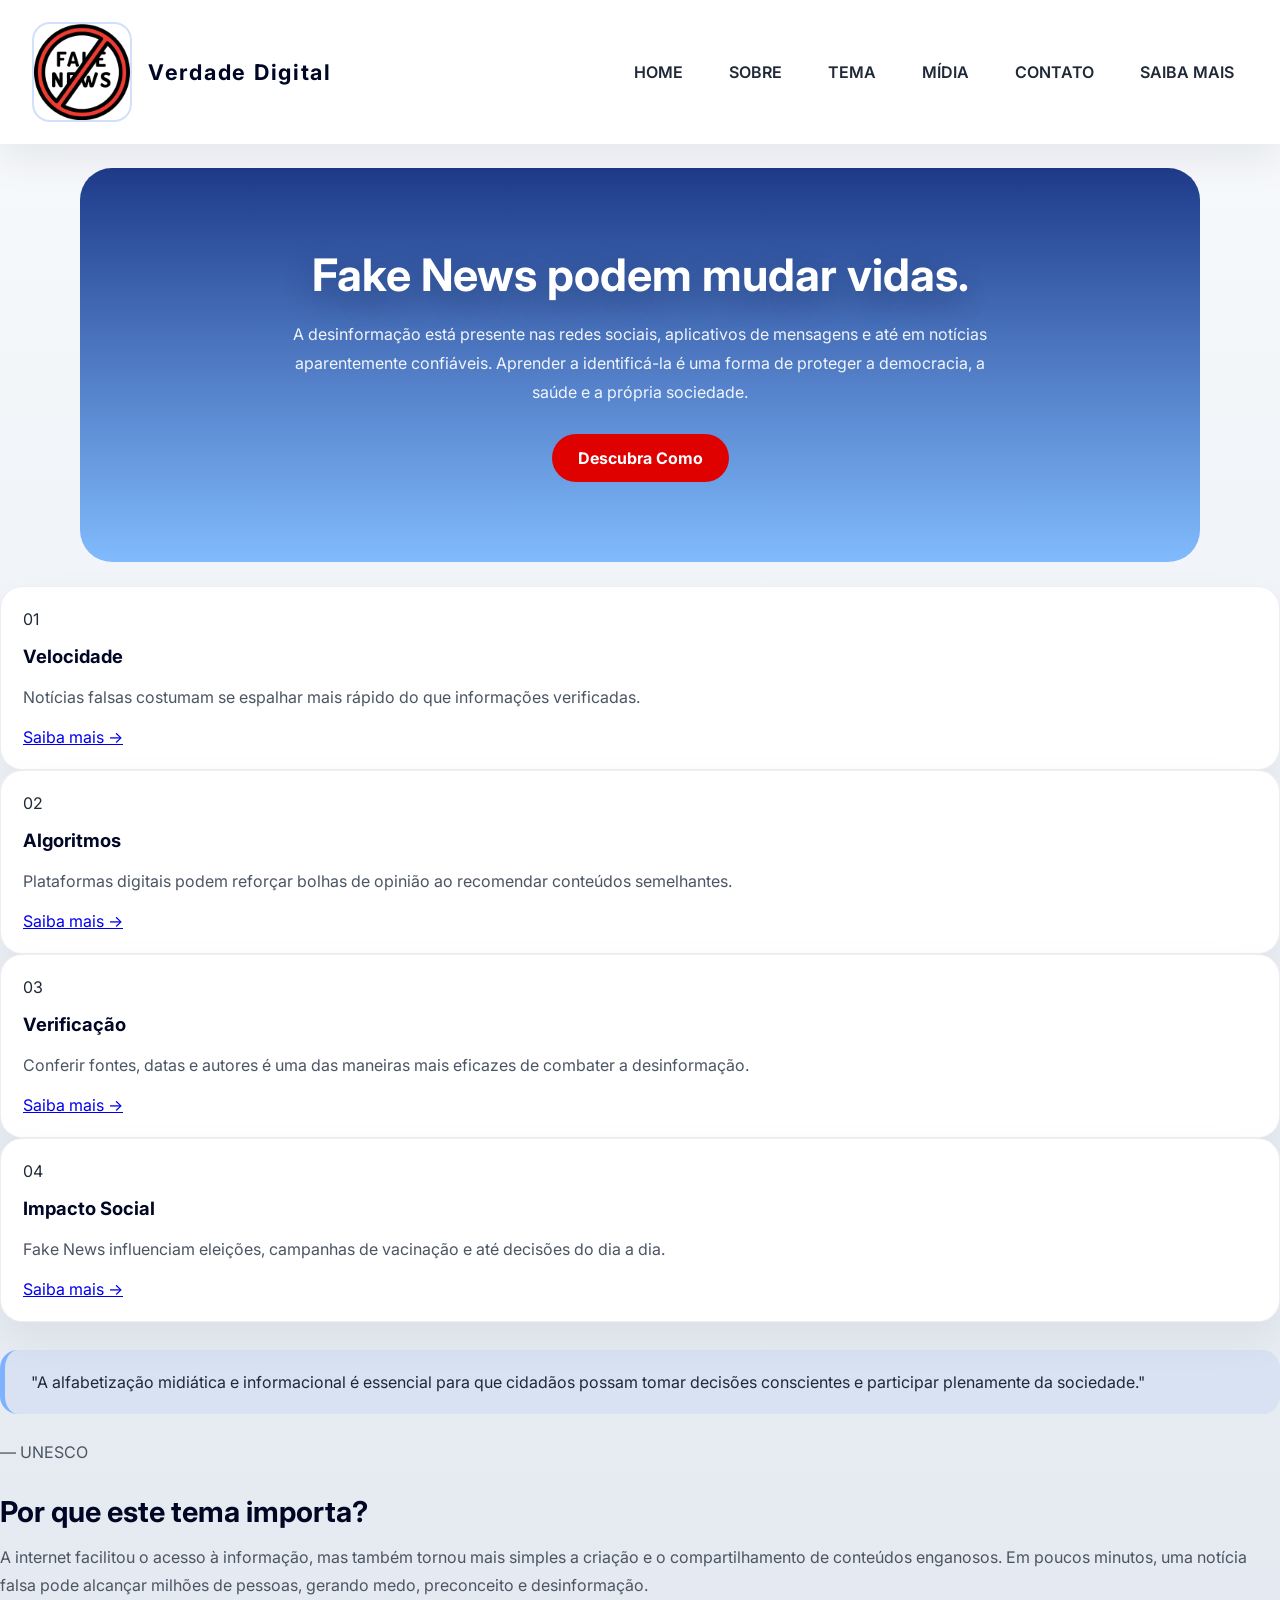
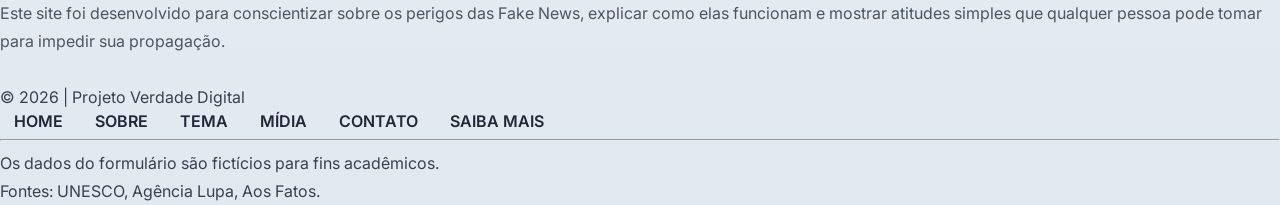
==== index.html @ 176a9a7a "Add files via upload" ====
<!DOCTYPE html>
<html lang="pt-BR">

<head>
    <meta charset="UTF-8">
    <meta name="viewport" content="width=device-width, initial-scale=1.0">

    <title>Verdade Digital | Fake News</title>

    <link rel="icon" href="midia/icon.png">

    <link rel="preconnect" href="https://fonts.googleapis.com">
    <link rel="preconnect" href="https://fonts.gstatic.com" crossorigin>

    <link href="https://fonts.googleapis.com/css2?family=Space+Grotesk:wght@400;600;700&family=Inter:wght@300;400;500;600;700&display=swap" rel="stylesheet">

    <link rel="stylesheet" href="estilo.css">
</head>

<body>

<header>

    <div class="logo">
        <img src="midia/icon.png" alt="Logo Verdade Digital">
        <h1>Verdade Digital</h1>
    </div>

    <nav>

        <ul>

            <li><a href="index.html">Home</a></li>

            <li><a href="sobre.html">Sobre</a></li>

            <li><a href="tema.html">Tema</a></li>

            <li><a href="midia.html">Mídia</a></li>

            <li><a href="contato.html">Contato</a></li>

            <li><a href="extra.html">Saiba Mais</a></li>

        </ul>

    </nav>

</header>

<main>

<section class="hero">

    <div class="hero-conteudo">

        <h2>Fake News podem mudar vidas.</h2>

        <p>
            A desinformação está presente nas redes sociais, aplicativos de mensagens e até em notícias aparentemente confiáveis.
            Aprender a identificá-la é uma forma de proteger a democracia, a saúde e a própria sociedade.
        </p>

        <a href="tema.html" class="botao">
            Descubra Como
        </a>

    </div>

</section>

<section class="destaques">

    <article class="card">

        <span class="numero">01</span>

        <h3>Velocidade</h3>

        <p>
            Notícias falsas costumam se espalhar mais rápido do que informações verificadas.
        </p>

        <a href="tema.html">
            Saiba mais →
        </a>

    </article>

    <article class="card">

        <span class="numero">02</span>

        <h3>Algoritmos</h3>

        <p>
            Plataformas digitais podem reforçar bolhas de opinião ao recomendar conteúdos semelhantes.
        </p>

        <a href="tema.html">
            Saiba mais →
        </a>

    </article>

    <article class="card">

        <span class="numero">03</span>

        <h3>Verificação</h3>

        <p>
            Conferir fontes, datas e autores é uma das maneiras mais eficazes de combater a desinformação.
        </p>

        <a href="extra.html">
            Saiba mais →
        </a>

    </article>

    <article class="card">

        <span class="numero">04</span>

        <h3>Impacto Social</h3>

        <p>
            Fake News influenciam eleições, campanhas de vacinação e até decisões do dia a dia.
        </p>

        <a href="tema.html">
            Saiba mais →
        </a>

    </article>

</section>

<section class="citacao">

    <blockquote cite="https://www.unesco.org">

        "A alfabetização midiática e informacional é essencial para que cidadãos possam tomar decisões conscientes e participar plenamente da sociedade."

    </blockquote>

    <p>
        — UNESCO
    </p>

</section>

<section class="introducao">

    <h2>Por que este tema importa?</h2>

    <p>

        A internet facilitou o acesso à informação, mas também tornou mais simples a criação e o compartilhamento de conteúdos enganosos.
        Em poucos minutos, uma notícia falsa pode alcançar milhões de pessoas, gerando medo, preconceito e desinformação.

    </p>

    <p>

        Este site foi desenvolvido para conscientizar sobre os perigos das Fake News, explicar como elas funcionam e mostrar atitudes simples que qualquer pessoa pode tomar para impedir sua propagação.

    </p>

</section>

</main>

<footer>

    <p>

        © 2026 | Projeto Verdade Digital

    </p>

    <nav>

        <a href="index.html">Home</a>
        <a href="sobre.html">Sobre</a>
        <a href="tema.html">Tema</a>
        <a href="midia.html">Mídia</a>
        <a href="contato.html">Contato</a>
        <a href="extra.html">Saiba Mais</a>

    </nav>

<hr>

    <p>

        Os dados do formulário são fictícios para fins acadêmicos.

    </p>

    <p>

        Fontes: UNESCO, Agência Lupa, Aos Fatos.

    </p>

</footer>

</body>

</html>
---- estilo.css ----
/* =========================================
VARIÁVEIS CSS (:root)
========================================= */
:root {
    --cor1: #000725;
    --cor2: #7eb2ff;
    --cor3: #df0000;
    --cinza-claro: #F3F4F6;
    --cinza-escuro: #4B5563;
    --branco: #FFFFFF;
}

/* =========================================
RESET E BASE
========================================= */
* {
    box-sizing: border-box;
}

html {
    font-size: 16px;
    scroll-behavior: smooth;
    scroll-padding-top: 180px;
}

body {
    margin: 0;
    min-height: 100vh;
    font-family: 'Inter', Arial, sans-serif;
    color: #1F2937;
    background: linear-gradient(180deg, #F8FAFC 0%, #E2E8F0 100%);
}

img {
    display: block;
    max-width: 100%;
    height: auto;
    object-fit: cover;
}

button,
input,
textarea,
a {
    font-family: inherit;
}

/* =========================================
TIPOGRAFIA
========================================= */

h1,
h2,
h3 {
    margin: 0;
    font-weight: 700;
    color: var(--cor1);
}

h1 {
    font-size: clamp(2rem, 3vw, 3.2rem);
}

h2 {
    font-size: 1.8rem;
}

h3 {
    font-size: 1.15rem;
}

p {
    margin: 0;
    font-size: 1rem;
    line-height: 1.75;
    color: #374151;
}

mark {
    background: rgba(249, 115, 22, 0.18);
    color: var(--cor3);
    padding: 0.15em 0.35em;
    border-radius: 6px;
}

/* =========================================
HEADER E NAVEGAÇÃO
========================================= */

header {
    position: sticky !important;
    top: 0 !important;
    left: 0 !important;
    right: 0 !important;
    width: 100%;
    box-sizing: border-box;
    z-index: 10000;
    display: flex !important;
    align-items: center;
    justify-content: space-between;
    gap: 24px;
    padding: 22px 32px;
    background: rgba(255, 255, 255, 0.98) !important;
    box-shadow: 0 14px 40px rgba(15, 23, 42, 0.08);
}

header * {
    z-index: 10001;
}

header nav {
    display: block !important;
}

header nav {
    z-index: 1001;
}

.logo {
    display: flex;
    align-items: center;
    gap: 16px;
}

.logo img {
    width: 100px;
    height: 100px;
    border-radius: 18px;
    border: 2px solid rgba(37, 99, 235, 0.2);
}

.logo h1 {
    font-size: 1.35rem;
    letter-spacing: 0.08em;
}

nav ul {
    display: flex;
    flex-wrap: wrap;
    gap: 18px;
    list-style: none;
    margin: 0;
    padding: 0;
}

nav a {
    color: #1F2937;
    text-decoration: none;
    font-weight: 600;
    text-transform: uppercase;
    padding: 10px 14px;
    border-radius: 12px;
    transition: all 0.25s ease;
}

nav a:hover {
    background: rgba(37, 99, 235, 0.1);
    color: var(--cor2);
}

.hero {
    background-image: linear-gradient(180deg, rgb(30, 59, 138), rgba(84, 164, 255, 0.719));
    color: #fff;
    padding: 80px 24px;
    text-align: center;
    border-radius: 32px;
    margin: 24px auto;
    max-width: 1120px;
}

.hero-conteudo {
    display: flex;
    flex-direction: column;
    align-items: center;
    justify-content: center;
}

.hero h2 {
    text-shadow: 0 10px 30px rgba(15, 23, 42, 0.32);
    font-size: clamp(2rem, 3.5vw, 2.8rem);
    margin-bottom: 18px;
    color: #fff;
}

.hero p {
    max-width: 720px;
    margin: 0 auto 28px;
    color: rgba(255, 255, 255, 0.92);
    line-height: 1.8;
}

.botao {
    display: inline-flex;
    align-items: center;
    justify-content: center;
    text-decoration: none;
    color: #fff;
    background: var(--cor3);
    padding: 14px 26px;
    border-radius: 999px;
    font-weight: 700;
    transition: background 0.25s ease, transform 0.25s ease;
}

.botao:hover {
    background: #dc0303;
    transform: translateY(-2px);
}

/* =========================================
ESTRUTURA DA PÁGINA
========================================= */

.pagina-tema {
    max-width: 1200px;
    margin: 32px auto 48px;
    padding: 24px;
    display: grid;
    grid-template-columns: 3fr 1fr;
    gap: 28px;
    align-items: start;
}

main {
    grid-area: main;
    margin-right: 0;
}

aside {
    grid-area: aside;
    position: sticky;
    top: 180px;
    align-self: flex-start;
    max-height: calc(100vh - 180px);
    overflow: auto;
    background: var(--branco);
    padding: 24px;
    border-radius: 24px;
    border: 1px solid rgba(148, 163, 184, 0.16);
    box-shadow: 0 18px 40px rgba(15, 23, 42, 0.06);
}

.conteudo {
    background: var(--branco);
    border-radius: 28px;
    padding: 36px;
    box-shadow: 0 20px 60px rgba(15, 23, 42, 0.06);
}

.cabecalho-tema {
    margin-bottom: 28px;
    display: grid;
    gap: 16px;
}

.cabecalho-tema h2 {
    text-align: left;
    font-size: 2.2rem;
}

.cabecalho-tema p {
    font-size: 1.05rem;
    color: var(--cinza-escuro);
}

section {
    margin-bottom: 28px;
}

section h2 {
    text-align: left;
    margin-bottom: 14px;
}

section p,
section li {
    color: #4B5563;
}

section ul {
    padding-left: 20px;
}

section li {
    margin-bottom: 12px;
}

section[id] {
    position: relative;
    scroll-margin-top: 180px;
}

section[id]::before {
    content: "";
    display: block;
    height: 180px;
    margin-top: -180px;
    visibility: hidden;
}

/* =========================================
CARTÕES E COMPONENTES
========================================= */

.cards-consequencias {
    display: grid;
    gap: 18px;
    grid-template-columns: repeat(auto-fill, minmax(210px, 1fr));
}

.card {
    position: relative;
    display: flex;
    flex-direction: column;
    gap: 16px;
    padding: 22px;
    background: var(--branco);
    border: 1px solid rgba(148, 163, 184, 0.18);
    border-radius: 22px;
    box-shadow: 0 18px 40px rgba(15, 23, 42, 0.06);
    overflow: hidden;
    transition: transform 0.3s ease, box-shadow 0.3s ease;
}

.card:hover {
    transform: translateY(-4px);
    box-shadow: 0 24px 50px rgba(15, 23, 42, 0.12);
}

.badge {
    position: absolute;
    top: 16px;
    right: 16px;
    background: var(--cor3);
    color: var(--branco);
    padding: 8px 12px;
    border-radius: 999px;
    font-size: 0.85rem;
}

blockquote {
    margin: 24px 0;
    padding: 22px 26px;
    border-left: 5px solid var(--cor2);
    background: rgba(37, 99, 235, 0.08);
    color: #1F2937;
    border-radius: 18px;
}

blockquote footer {
    margin-top: 14px;
    color: #475569;
    font-size: 0.95rem;
}

/* =========================================
FORMULÁRIOS E BOTÕES
========================================= */

input,
textarea {
    width: 100%;
    border: 1px solid rgba(100, 116, 139, 0.24);
    padding: 14px 16px;
    border-radius: 14px;
    background: #F8FAFC;
}

input:focus,
textarea:focus {
    outline: 2px solid rgba(37, 99, 235, 0.35);
}

button {
    border: none;
    padding: 12px 22px;
    border-radius: 14px;
    background: var(--cor2);
    color: var(--branco);
    cursor: pointer;
}

button:hover {
    background: #1D4ED8;
}

/* =========================================
GALERIA
========================================= */

.galeria {
    display: grid;
    grid-template-columns: repeat(auto-fill, minmax(200px, 1fr));
    gap: 16px;
}

.galeria img {
    width: 100%;
    height: 200px;
    border-radius: 20px;
}

/* =========================================
RESPONSIVO
========================================= */

@media (max-width: 1024px) {
    .pagina-tema {
        grid-template-columns: 1fr;
    }

    main {
        margin-right: 0;
    }

    aside {
        position: static;
        width: auto;
    }
}

@media (max-width: 840px) {
    header {
        flex-direction: column;
        align-items: flex-start;
    }

    .logo img {
        width: 90px;
        height: 90px;
    }

    nav ul {
        flex-direction: column;
        align-items: stretch;
        gap: 12px;
        width: 100%;
    }

    nav a {
        width: 100%;
        display: inline-flex;
        justify-content: flex-start;
    }

    body {
        padding-top: 220px;
    }
}

@media (max-width: 768px) {
    .pagina-tema {
        grid-template-columns: 1fr;
        grid-template-areas:
            "main"
            "aside";
    }

    header {
        padding: 20px;
    }

    .conteudo,
    aside {
        padding: 24px;
    }
}
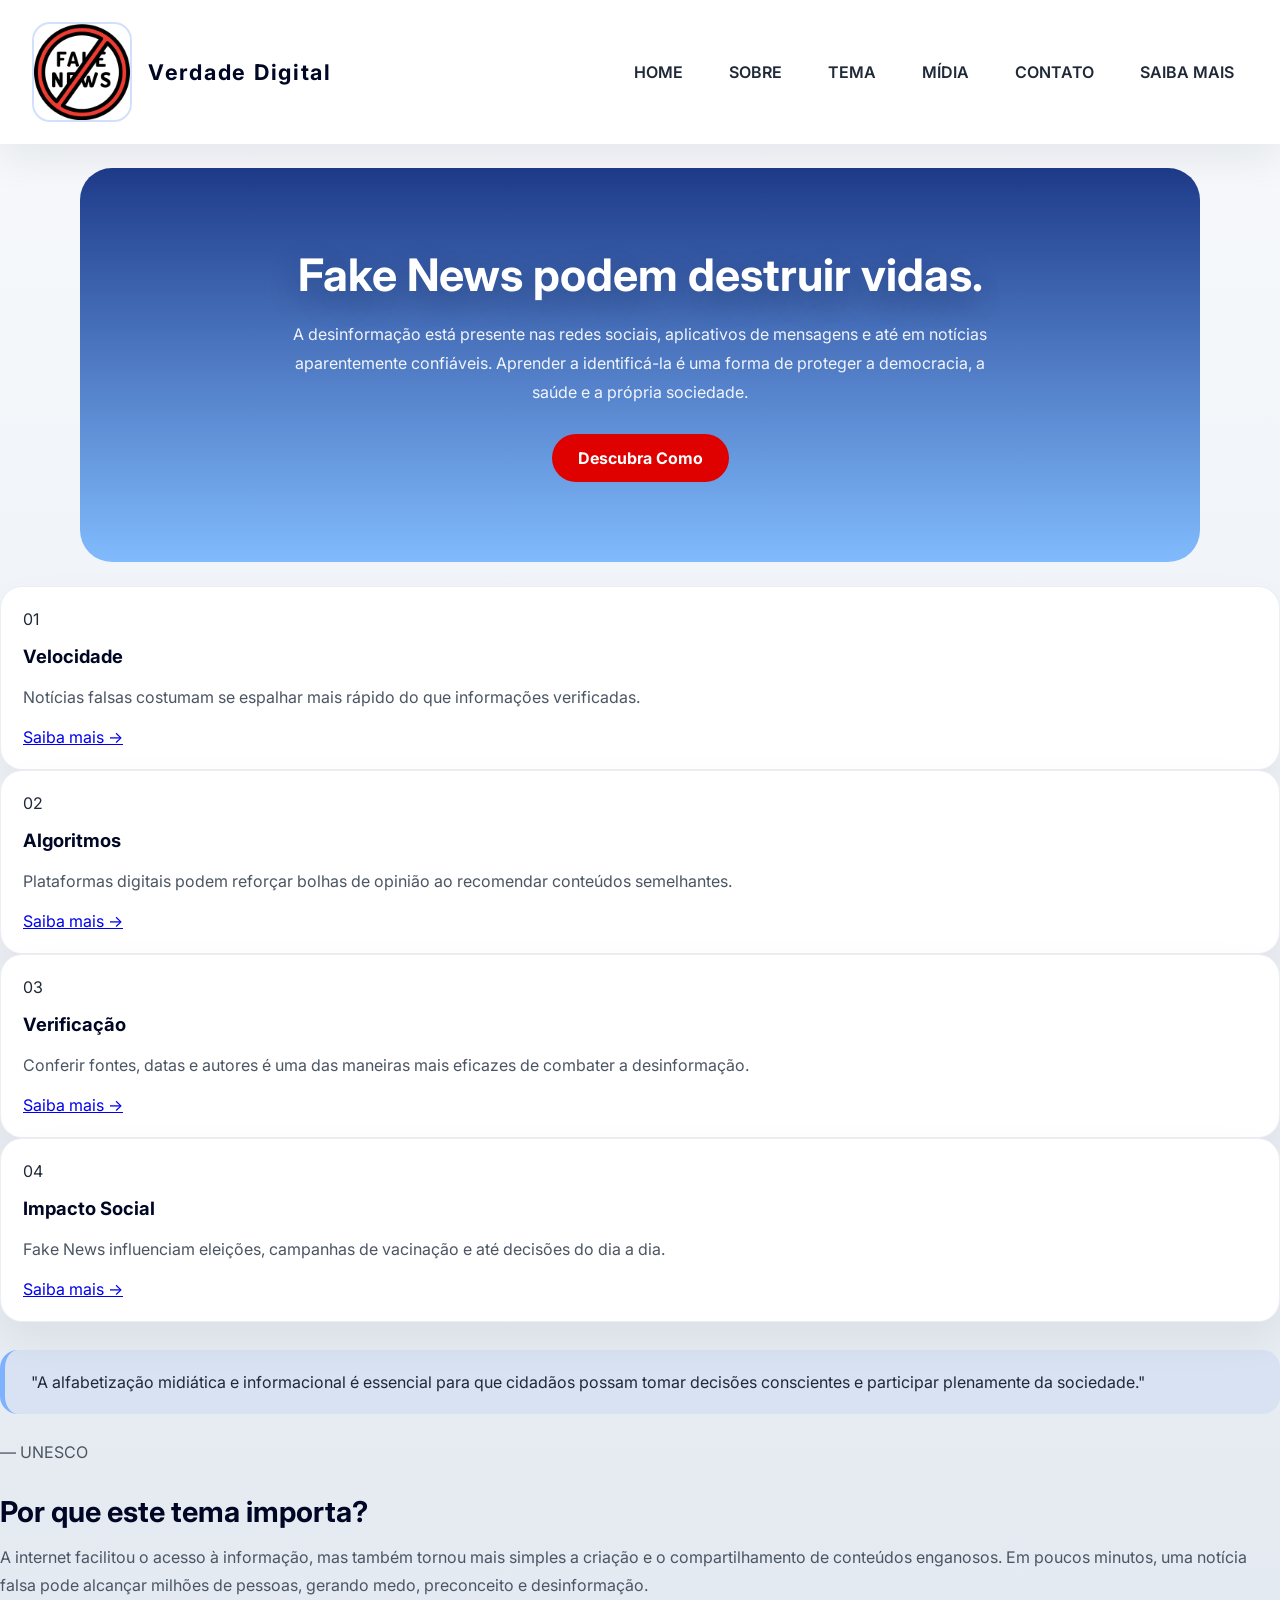
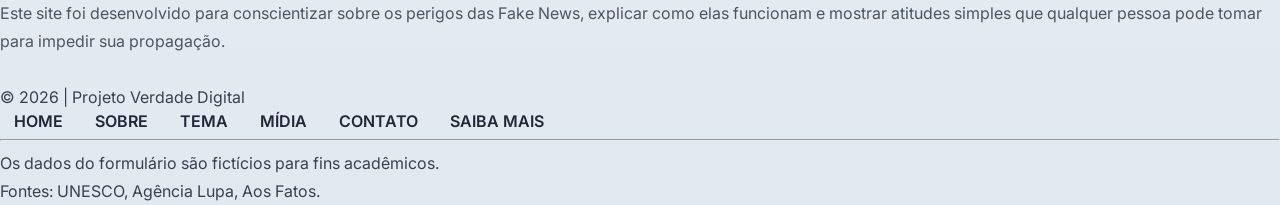
==== commit 63ddd166: "Update index.html" ====
--- a/index.html
+++ b/index.html
@@ -54,7 +54,7 @@
 
     <div class="hero-conteudo">
 
-        <h2>Fake News podem mudar vidas.</h2>
+        <h2>Fake News podem destruir vidas.</h2>
 
         <p>
             A desinformação está presente nas redes sociais, aplicativos de mensagens e até em notícias aparentemente confiáveis.
@@ -209,4 +209,4 @@
 
 </body>
 
-</html>+</html>
--- a/estilo.css
+++ b/estilo.css
@@ -127,6 +127,28 @@
     height: 100px;
     border-radius: 18px;
     border: 2px solid rgba(37, 99, 235, 0.2);
+}
+
+.integrantes {
+    display: flex;
+    flex-wrap: wrap;
+    gap: 24px;
+    justify-content: center;
+    align-items: center;
+}
+
+.integrantes .membro {
+    display: flex;
+    flex-direction: column;
+    align-items: center;
+    gap: 12px;
+}
+
+.integrantes .membro img {
+    width: 200px;
+    height: 200px;
+    object-fit: cover;
+    border-radius: 18px;
 }
 
 .logo h1 {
